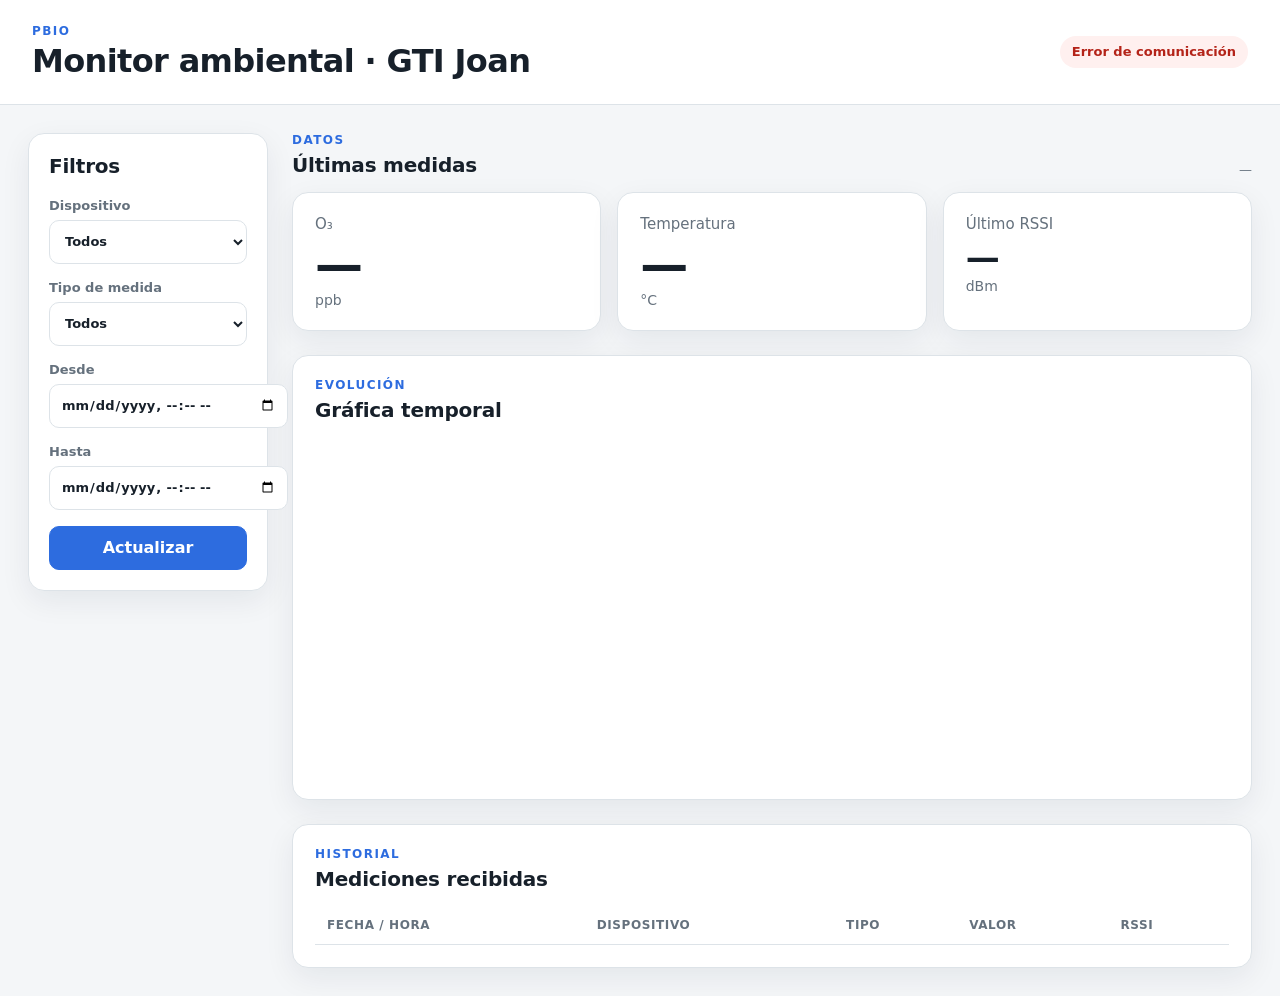
==== src/gui/index.html @ a38966ce "Sprint 0: alinear arquitectura, diseños y tests con Agent v2" ====
<!--
 Archivo: index.html
 Descripción: interfaz web responsive para consulta del Sprint 0 PBIO.
 Copyright: 2026 Joan Catala Sendra (uso académico PBIO - UPV)
 Fecha: 2026-10-07
 Autor: Joan Catala Sendra
 Aportación: estructura semántica de la interfaz web.
-->
<!doctype html>
<html lang="es">
<head>
    <meta charset="utf-8">
    <meta
        name="viewport"
        content="width=device-width, initial-scale=1"
    >
    <title>PBIO · GTI Joan</title>
    <link rel="stylesheet" href="css/styles.css">
</head>

<body>

<header class="topbar">
    <div>
        <p class="eyebrow">PBIO</p>
        <h1>Monitor ambiental · GTI Joan</h1>
    </div>

    <div
        id="estadoConexion"
        class="estado"
        role="status"
        aria-live="polite"
    >
        Conectando…
    </div>
</header>

<main class="layout">

    <aside class="filtros">

        <h2>Filtros</h2>

        <label>
            Dispositivo
            <select id="filtroDispositivo">
                <option value="">Todos</option>
            </select>
        </label>

        <label>
            Tipo de medida
            <select id="filtroTipo">
                <option value="">Todos</option>
            </select>
        </label>

        <label>
            Desde
            <input
                id="filtroDesde"
                type="datetime-local"
            >
        </label>

        <label>
            Hasta
            <input
                id="filtroHasta"
                type="datetime-local"
            >
        </label>

        <button id="botonActualizar">
            Actualizar
        </button>

    </aside>

    <section class="contenido">

        <section>
            <div class="titulo-seccion">
                <div>
                    <p class="eyebrow">Datos</p>
                    <h2>Últimas medidas</h2>
                </div>

                <span id="ultimaActualizacion" aria-live="polite">
                    —
                </span>
            </div>

            <div class="tarjetas">

                <article class="tarjeta">
                    <span>O₃</span>
                    <strong id="valorO3">—</strong>
                    <small>ppb</small>
                </article>

                <article class="tarjeta">
                    <span>Temperatura</span>
                    <strong id="valorTemperatura">—</strong>
                    <small>°C</small>
                </article>

                <article class="tarjeta tarjeta-info">
                    <span>Último RSSI</span>
                    <strong id="valorRssi">—</strong>
                    <small>dBm</small>
                </article>

            </div>
        </section>

        <section class="panel">
            <div class="titulo-seccion">
                <div>
                    <p class="eyebrow">Evolución</p>
                    <h2>Gráfica temporal</h2>
                </div>
            </div>

            <div class="grafica-contenedor">
                <canvas
                    id="grafica"
                    width="1000"
                    height="340"
                ></canvas>
            </div>
        </section>

        <section class="panel">
            <div class="titulo-seccion">
                <div>
                    <p class="eyebrow">Historial</p>
                    <h2>Mediciones recibidas</h2>
                </div>
            </div>

            <div
                id="sinDatos"
                class="sin-datos"
                hidden
            >
                Todavía no hay medidas para estos filtros.
            </div>

            <div class="tabla-contenedor">
                <table>
                    <thead>
                    <tr>
                        <th>Fecha / hora</th>
                        <th>Dispositivo</th>
                        <th>Tipo</th>
                        <th>Valor</th>
                        <th>RSSI</th>
                    </tr>
                    </thead>

                    <tbody id="tablaMedidas"></tbody>
                </table>
            </div>
        </section>

    </section>

</main>

<script src="../frontend_business_logic/web/LogicaFake.js"></script>
<script src="js/app.js"></script>

</body>
</html>
---- src/gui/css/styles.css ----
/*
 * Archivo: styles.css
 * Descripción: estilos responsive de la interfaz PBIO, optimizados para móvil pequeño.
 * Copyright: 2026 Joan Catala Sendra (uso académico PBIO - UPV)
 * Fecha: 2026-10-07
 * Autor: Joan Catala Sendra
 * Aportación: adaptación responsive y accesible de la interfaz, incluida pantalla pequeña.
 */

:root {
    --fondo: #f4f6f8;
    --panel: #ffffff;
    --texto: #17202a;
    --secundario: #65717d;
    --borde: #dde3e8;
    --acento: #2d6cdf;
    --acento-hover: #235dc4;
    --acento-suave: #edf3ff;
    --ok: #14804a;
    --error: #b42318;
    --sombra: 0 10px 30px rgba(20, 32, 50, .07);
    --radio: 16px;
}

* {
    box-sizing: border-box;
}

html {
    -webkit-text-size-adjust: 100%;
    text-size-adjust: 100%;
    background: var(--fondo);
}

body {
    margin: 0;
    min-width: 0;
    overflow-x: hidden;
    font-family:
        Inter, system-ui, -apple-system,
        BlinkMacSystemFont, "Segoe UI",
        sans-serif;
    background: var(--fondo);
    color: var(--texto);
    -webkit-font-smoothing: antialiased;
    text-rendering: optimizeLegibility;
}

button,
select,
input {
    font-family: inherit;
}

button,
select {
    touch-action: manipulation;
}

/* =========================
   CABECERA
   ========================= */

.topbar {
    display: flex;
    align-items: center;
    justify-content: space-between;
    gap: 24px;
    padding:
        max(24px, env(safe-area-inset-top))
        max(32px, env(safe-area-inset-right))
        24px
        max(32px, env(safe-area-inset-left));
    background: var(--panel);
    border-bottom: 1px solid var(--borde);
}

h1,
h2,
p {
    margin-top: 0;
}

h1 {
    margin-bottom: 0;
    font-size: clamp(22px, 3vw, 32px);
    line-height: 1.12;
    letter-spacing: -.02em;
}

h2 {
    margin-bottom: 0;
    font-size: 20px;
    line-height: 1.2;
    letter-spacing: -.01em;
}

.eyebrow {
    margin-bottom: 6px;
    color: var(--acento);
    text-transform: uppercase;
    letter-spacing: .12em;
    font-weight: 800;
    font-size: 12px;
}

.estado {
    flex: 0 0 auto;
    padding: 8px 12px;
    border-radius: 999px;
    background: var(--acento-suave);
    color: var(--acento);
    font-size: 13px;
    line-height: 1.2;
    font-weight: 750;
    white-space: nowrap;
}

.estado.ok {
    color: var(--ok);
    background: #eaf7f0;
}

.estado.error {
    color: var(--error);
    background: #fff0ef;
}

/* =========================
   LAYOUT PRINCIPAL
   ========================= */

.layout {
    display: grid;
    grid-template-columns: 240px minmax(0, 1fr);
    gap: 24px;
    width: 100%;
    max-width: 1450px;
    margin: 0 auto;
    padding: 28px;
}

.filtros,
.panel,
.tarjeta {
    background: var(--panel);
    border: 1px solid var(--borde);
    border-radius: var(--radio);
    box-shadow: var(--sombra);
}

.filtros {
    align-self: start;
    position: sticky;
    top: 20px;
    padding: 20px;
}

.filtros h2 {
    margin-bottom: 20px;
}

.filtros label {
    display: grid;
    gap: 7px;
    margin-bottom: 16px;
    color: var(--secundario);
    font-size: 13px;
    font-weight: 700;
}

select,
input,
button {
    width: 100%;
    min-height: 44px;
    border-radius: 10px;
    border: 1px solid var(--borde);
    font: inherit;
}

select,
input {
    padding: 9px 11px;
    background: #fff;
    color: var(--texto);
    outline: none;
    transition:
        border-color .16s ease,
        box-shadow .16s ease;
}

select:focus,
input:focus {
    border-color: var(--acento);
    box-shadow: 0 0 0 3px rgba(45, 108, 223, .14);
}

button {
    padding: 10px 14px;
    border-color: var(--acento);
    background: var(--acento);
    color: white;
    cursor: pointer;
    font-weight: 800;
    transition:
        background .16s ease,
        transform .08s ease;
}

button:hover {
    background: var(--acento-hover);
}

button:active {
    transform: translateY(1px);
}

.contenido {
    min-width: 0;
    display: grid;
    gap: 24px;
}

.titulo-seccion {
    display: flex;
    align-items: end;
    justify-content: space-between;
    gap: 20px;
    margin-bottom: 15px;
}

#ultimaActualizacion {
    color: var(--secundario);
    font-size: 13px;
    white-space: nowrap;
}

/* =========================
   TARJETAS
   ========================= */

.tarjetas {
    display: grid;
    grid-template-columns: repeat(3, minmax(0, 1fr));
    gap: 16px;
}

.tarjeta {
    min-width: 0;
    padding: 22px;
}

.tarjeta span,
.tarjeta small {
    display: block;
    color: var(--secundario);
}

.tarjeta span {
    font-size: 15px;
}

.tarjeta small {
    margin-top: 4px;
    font-size: 14px;
}

.tarjeta strong {
    display: block;
    margin: 8px 0 1px;
    font-size: clamp(34px, 5vw, 48px);
    line-height: .98;
    letter-spacing: -.035em;
    font-variant-numeric: tabular-nums;
    overflow-wrap: anywhere;
}

.tarjeta-info strong {
    font-size: 34px;
}

/* =========================
   PANELES / GRÁFICA
   ========================= */

.panel {
    min-width: 0;
    padding: 22px;
}

.grafica-contenedor {
    width: 100%;
    min-width: 0;
    overflow: hidden;
}

#grafica {
    display: block;
    width: 100%;
    height: 340px;
}

/* =========================
   TABLA
   ========================= */

.tabla-contenedor {
    width: 100%;
    overflow-x: auto;
    -webkit-overflow-scrolling: touch;
    scrollbar-width: thin;
}

table {
    width: 100%;
    border-collapse: collapse;
}

th,
td {
    padding: 12px;
    text-align: left;
    border-bottom: 1px solid var(--borde);
    white-space: nowrap;
}

th {
    color: var(--secundario);
    font-size: 12px;
    text-transform: uppercase;
    letter-spacing: .05em;
}

td {
    font-size: 14px;
    font-variant-numeric: tabular-nums;
}

tbody tr:last-child td {
    border-bottom: 0;
}

.sin-datos {
    padding: 28px;
    text-align: center;
    color: var(--secundario);
    border: 1px dashed var(--borde);
    border-radius: 12px;
}

/* =========================
   TABLET / MÓVIL
   ========================= */

@media (max-width: 800px) {

    .topbar {
        align-items: flex-start;
        padding:
            max(18px, env(safe-area-inset-top))
            max(18px, env(safe-area-inset-right))
            18px
            max(18px, env(safe-area-inset-left));
    }

    .layout {
        grid-template-columns: 1fr;
        gap: 18px;
        padding:
            18px
            max(18px, env(safe-area-inset-right))
            max(24px, env(safe-area-inset-bottom))
            max(18px, env(safe-area-inset-left));
    }

    .filtros {
        position: static;
        padding: 18px;
    }

    .contenido {
        gap: 18px;
    }

    .tarjetas {
        grid-template-columns: repeat(2, minmax(0, 1fr));
        gap: 12px;
    }

    .tarjeta-info {
        grid-column: 1 / -1;
    }

    .panel {
        padding: 18px;
    }

    .titulo-seccion {
        align-items: flex-start;
        flex-direction: column;
        gap: 6px;
    }

    #grafica {
        height: 290px;
    }
}

/* =========================
   iPHONE 13 MINI / MÓVILES PEQUEÑOS
   375 CSS px aprox.
   ========================= */

@media (max-width: 430px) {

    :root {
        --radio: 14px;
        --sombra: 0 6px 20px rgba(20, 32, 50, .06);
    }

    .topbar {
        display: grid;
        grid-template-columns: minmax(0, 1fr) auto;
        align-items: start;
        gap: 10px;
        padding:
            max(15px, env(safe-area-inset-top))
            max(14px, env(safe-area-inset-right))
            15px
            max(14px, env(safe-area-inset-left));
    }

    .topbar > div:first-child {
        min-width: 0;
    }

    .topbar .eyebrow {
        margin-bottom: 4px;
        font-size: 10px;
        letter-spacing: .14em;
    }

    h1 {
        font-size: clamp(20px, 6vw, 24px);
        line-height: 1.08;
    }

    h2 {
        font-size: 18px;
    }

    .estado {
        align-self: start;
        padding: 7px 9px;
        font-size: 11px;
        max-width: 128px;
        white-space: normal;
        text-align: center;
    }

    .layout {
        gap: 14px;
        padding:
            14px
            max(12px, env(safe-area-inset-right))
            max(20px, env(safe-area-inset-bottom))
            max(12px, env(safe-area-inset-left));
    }

    .filtros {
        padding: 14px;
        border-radius: var(--radio);
    }

    .filtros h2 {
        margin-bottom: 14px;
        font-size: 17px;
    }

    .filtros label {
        gap: 5px;
        margin-bottom: 11px;
        font-size: 12px;
    }

    /* 16px evita el zoom automático de Safari iOS al enfocar */
    select,
    input {
        min-height: 44px;
        padding: 8px 10px;
        font-size: 16px;
    }

    button {
        min-height: 46px;
        padding: 10px 12px;
        font-size: 15px;
    }

    .contenido {
        gap: 14px;
    }

    .titulo-seccion {
        gap: 4px;
        margin-bottom: 10px;
    }

    .eyebrow {
        margin-bottom: 4px;
        font-size: 10px;
    }

    #ultimaActualizacion {
        font-size: 11px;
    }

    .tarjetas {
        grid-template-columns: repeat(2, minmax(0, 1fr));
        gap: 10px;
    }

    .tarjeta {
        min-height: 118px;
        padding: 14px;
        border-radius: var(--radio);
    }

    .tarjeta span {
        font-size: 13px;
        line-height: 1.2;
    }

    .tarjeta small {
        margin-top: 2px;
        font-size: 12px;
    }

    .tarjeta strong {
        margin: 7px 0 1px;
        font-size: clamp(31px, 10vw, 39px);
        line-height: 1;
    }

    .tarjeta-info {
        grid-column: 1 / -1;
        min-height: 96px;
        display: grid;
        grid-template-columns: minmax(0, 1fr) auto;
        grid-template-rows: auto auto;
        align-items: center;
        column-gap: 12px;
    }

    .tarjeta-info span {
        grid-column: 1;
        grid-row: 1;
    }

    .tarjeta-info strong {
        grid-column: 1;
        grid-row: 2;
        margin-top: 3px;
        font-size: 29px;
    }

    .tarjeta-info small {
        grid-column: 2;
        grid-row: 2;
        align-self: end;
        margin: 0 0 4px;
    }

    .panel {
        padding: 14px;
        border-radius: var(--radio);
    }

    .grafica-contenedor {
        margin-inline: -2px;
        width: calc(100% + 4px);
    }

    #grafica {
        height: 245px;
    }

    .tabla-contenedor {
        margin-inline: -14px;
        width: calc(100% + 28px);
        padding-inline: 14px;
    }

    table {
        min-width: 650px;
    }

    th,
    td {
        padding: 10px 9px;
    }

    th {
        font-size: 10px;
    }

    td {
        font-size: 12px;
    }

    .sin-datos {
        padding: 20px 14px;
        font-size: 13px;
    }
}

/* =========================
   MÓVILES MUY ESTRECHOS
   ========================= */

@media (max-width: 360px) {

    .topbar {
        grid-template-columns: 1fr;
    }

    .estado {
        max-width: none;
        justify-self: start;
    }

    .tarjetas {
        grid-template-columns: 1fr;
    }

    .tarjeta-info {
        grid-column: auto;
        display: block;
        min-height: 0;
    }

    .tarjeta-info strong {
        font-size: 31px;
    }

    #grafica {
        height: 225px;
    }
}

/* Reduce animaciones si el usuario lo solicita */
@media (prefers-reduced-motion: reduce) {

    *,
    *::before,
    *::after {
        scroll-behavior: auto !important;
        transition: none !important;
        animation: none !important;
    }
}
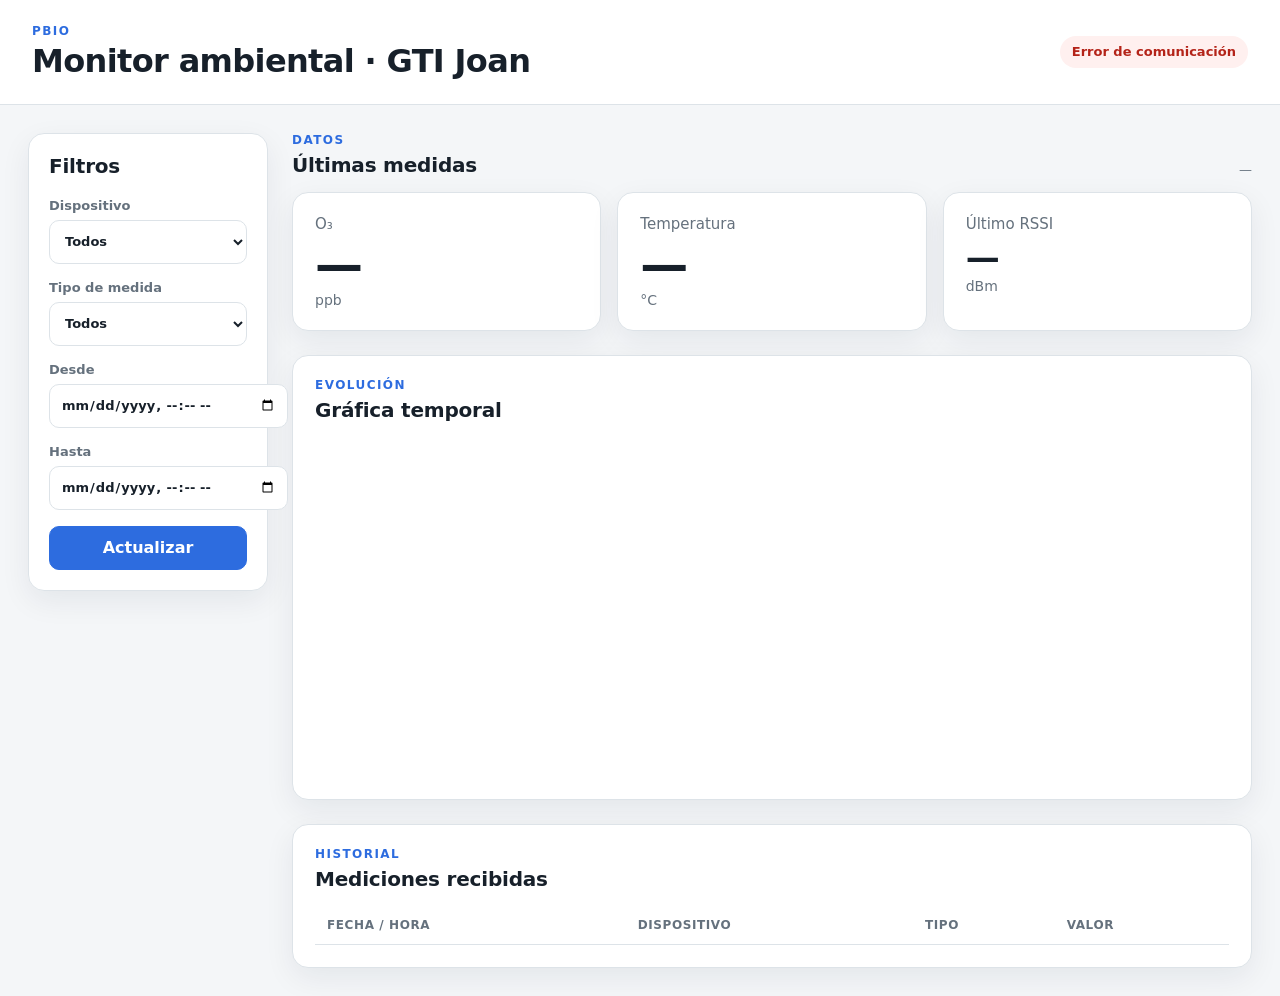
==== commit 6bc48256: "Sprint 0: simplificar base de datos y corregir empaquetado Plesk" ====
--- a/src/gui/index.html
+++ b/src/gui/index.html
@@ -2,7 +2,7 @@
  Archivo: index.html
  Descripción: interfaz web responsive para consulta del Sprint 0 PBIO.
  Copyright: 2026 Joan Catala Sendra (uso académico PBIO - UPV)
- Fecha: 2026-10-07
+ Fecha: 2026-10-13
  Autor: Joan Catala Sendra
  Aportación: estructura semántica de la interfaz web.
 -->
@@ -156,7 +156,6 @@
                         <th>Dispositivo</th>
                         <th>Tipo</th>
                         <th>Valor</th>
-                        <th>RSSI</th>
                     </tr>
                     </thead>
 
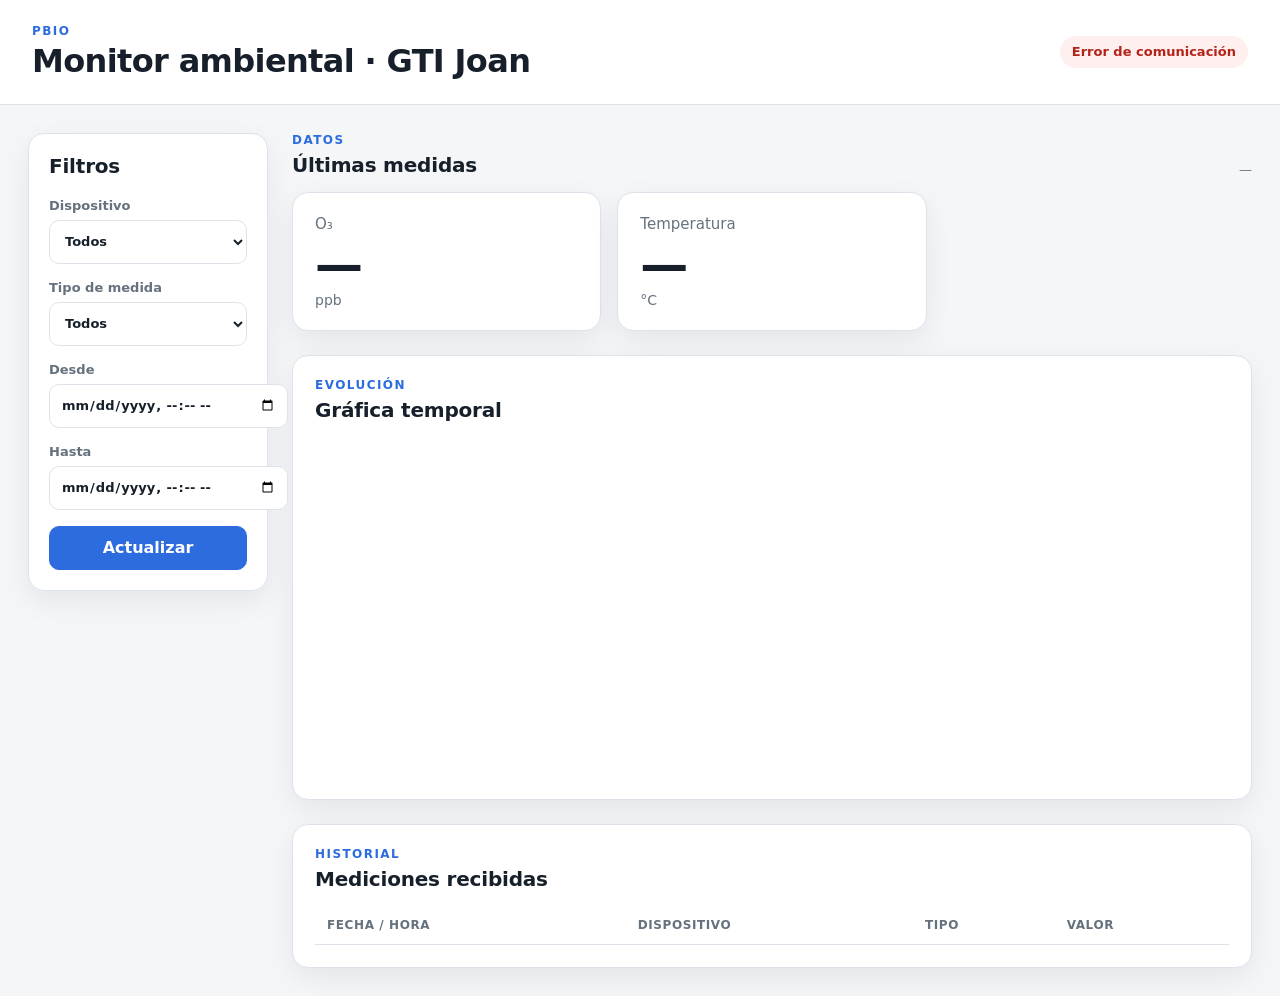
==== commit 7ac3a827: "Sprint 0: ajustes finales de diseno, logica y documentacion" ====
--- a/src/gui/index.html
+++ b/src/gui/index.html
@@ -106,12 +106,6 @@
                     <small>°C</small>
                 </article>
 
-                <article class="tarjeta tarjeta-info">
-                    <span>Último RSSI</span>
-                    <strong id="valorRssi">—</strong>
-                    <small>dBm</small>
-                </article>
-
             </div>
         </section>
 
